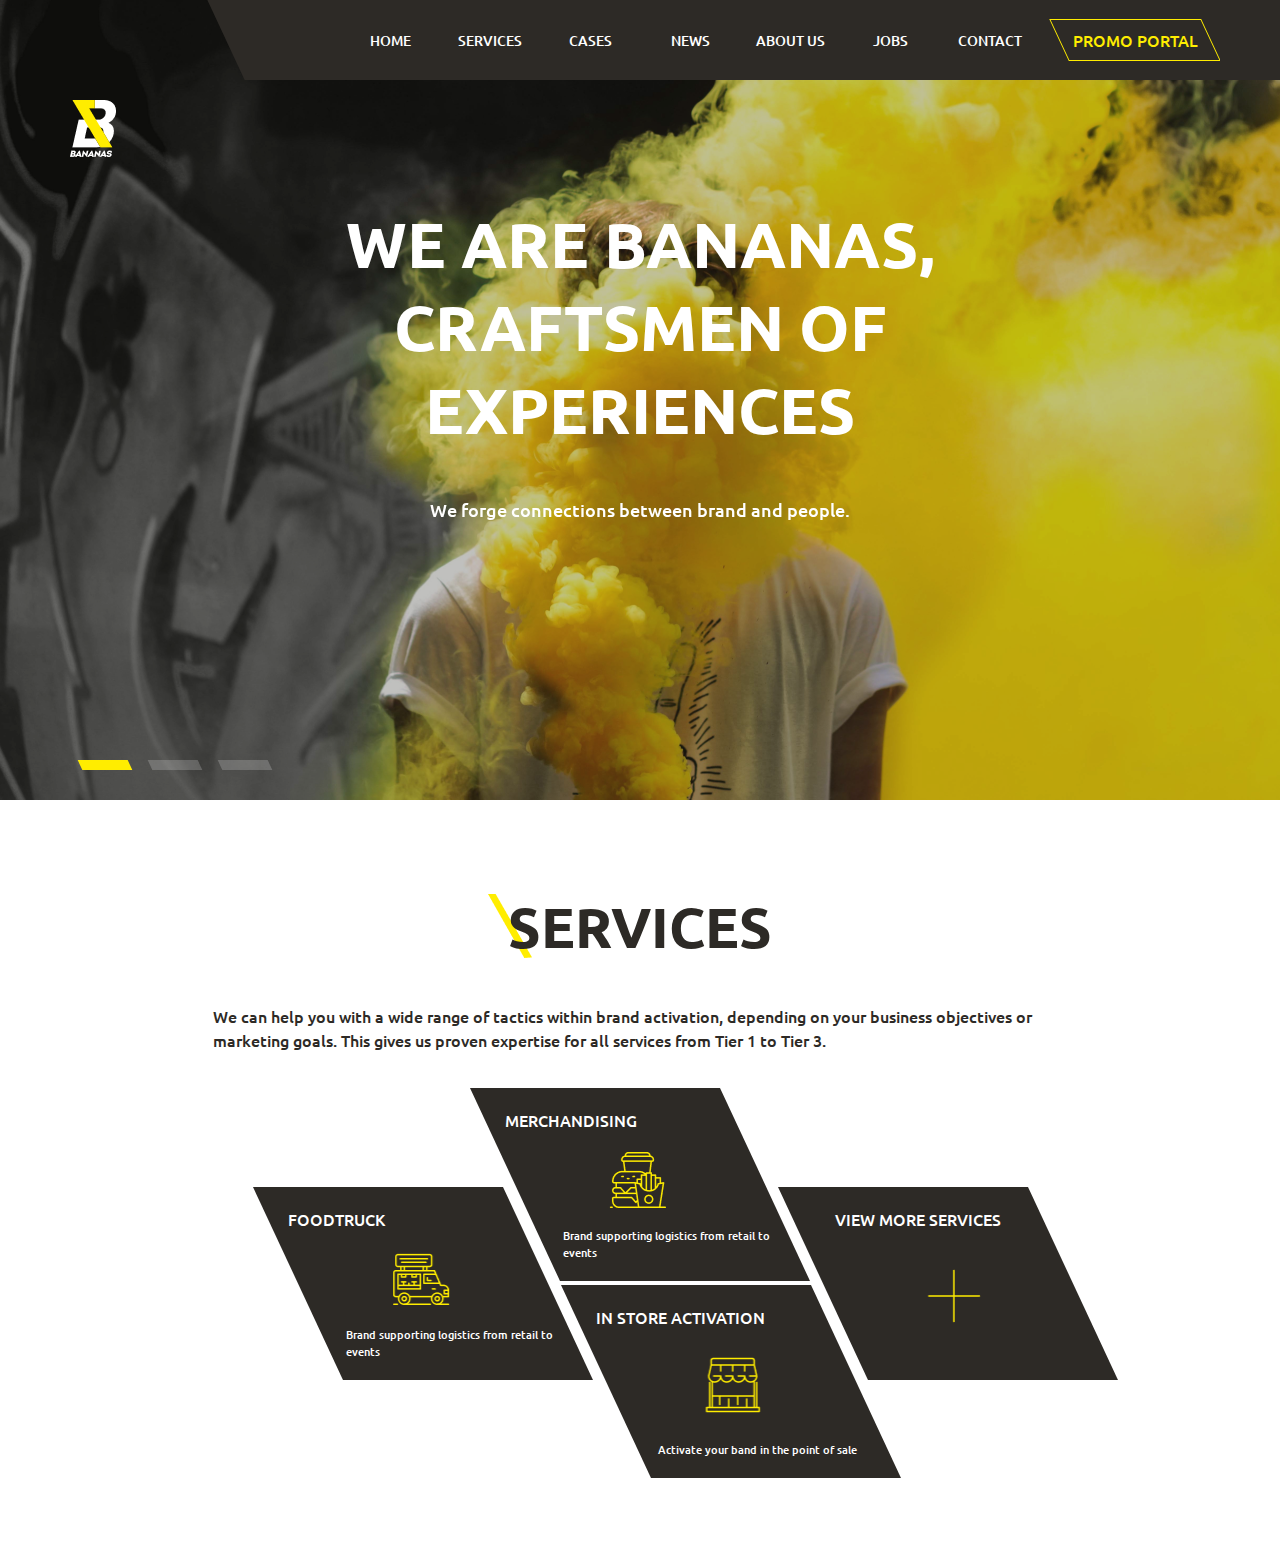
==== bananas/index.html @ 76912161 "Add files via upload" ====
<!DOCTYPE html><head><meta charset="utf-8"><meta name="viewport" content="width=device-width, initial-scale=1, shrink-to-fit=no"><title>Tonk Lending</title><link rel="stylesheet" type="text/css" href="css/libs.min.css"><link rel="stylesheet" type="text/css" href="css/main.css"></head><body><div class="header"><div class="header-top"><ul class="header-nav"><li class="header__link"><a href="#">home</a></li><li class="header__link"><a href="#">services</a></li><li class="header__link"><a href="#">cases</a></li><li class="header__link"><a href="#">news</a></li><li class="header__link"><a href="#">about us</a></li><li class="header__link"><a href="#">jobs</a></li><li class="header__link"><a href="#">contact</a></li><div class="header__btn"> <a href="#">promo portal</a></div></ul></div><div class="header__box"></div><div class="container"><div class="row"><div class="col-12 header-content"><div class="content-wrapper"><div class="header__title">we are bananas, craftsmen of experiences</div><div class="header__subtitle">We forge connections between brand and people.</div></div><div class="content-wrapper"><div class="header__title">we are bananas, craftsmen of experiences</div><div class="header__subtitle">We forge connections between brand and people.</div></div><div class="content-wrapper"><div class="header__title">we are bananas, craftsmen of experiences</div><div class="header__subtitle">We forge connections between brand and people.</div></div></div><div class="header-dots"></div><img class="logo" src="img/logo.png" alt=""></div></div></div><div class="services"><div class="container"><div class="row justify-content-center"><div class="title">services</div><div class="subtitle">We can help you with a wide range of tactics within brand activation, depending on your business objectives or marketing goals. This gives us proven expertise for all services from Tier 1 to Tier 3.</div><div class="col-lg-12 services-wrapper"><div class="services-box"><div class="services-content"><div class="services__title">merchandising</div><img class="services__logo" src="img/services/logo01.png" alt=""><div class="services__subtitle">Brand supporting logistics from retail to events</div></div><div class="services-content--hover"><div class="services__title">merchandising</div><img class="services__logo" src="img/services/logo01_hover.png" alt=""><div class="services__subtitle">Brand supporting logistics from retail to events</div></div></div><div class="services-box"><div class="services-content"><div class="services__title">Foodtruck</div><img class="services__logo" src="img/services/logo02.png" alt=""><div class="services__subtitle">Brand supporting logistics from retail to events</div></div><div class="services-content--hover"><div class="services__title">Foodtruck</div><img class="services__logo" src="img/services/logo02_hover.png" alt=""><div class="services__subtitle">Brand supporting logistics from retail to events</div></div></div><button class="services-box services-box--btn"><div class="services-content"><div class="services__title">view more services</div><img class="services__logo" src="img/services/logo04.png" alt=""><div class="services__subtitle"> </div></div><div class="services-content--hover"><div class="services__title">view more services</div><img class="services__logo" src="img/services/logo04_hover.png" alt=""><div class="services__subtitle"> </div></div></button><div class="services-box"><div class="services-content"><div class="services__title">in store activation</div><img class="services__logo" src="img/services/logo03.png" alt=""><div class="services__subtitle">Activate your band in the point of sale</div></div><div class="services-content--hover"><div class="services__title">in store activation</div><img class="services__logo" src="img/services/logo03_hover.png" alt=""><div class="services__subtitle">Activate your band in the point of sale</div></div></div></div><div class="col-lg-12 services-wrapper services-wrapper--sub"><div class="services-box"><div class="services-content"><div class="services__title">merchandising</div><img class="services__logo" src="img/services/logo01.png" alt=""><div class="services__subtitle">Brand supporting logistics from retail to events</div></div><div class="services-content--hover"><div class="services__title">merchandising</div><img class="services__logo" src="img/services/logo01_hover.png" alt=""><div class="services__subtitle">Brand supporting logistics from retail to events</div></div></div><div class="services-box"><div class="services-content"><div class="services__title">Foodtruck</div><img class="services__logo" src="img/services/logo02.png" alt=""><div class="services__subtitle">Brand supporting logistics from retail to events</div></div><div class="services-content--hover"><div class="services__title">Foodtruck</div><img class="services__logo" src="img/services/logo02_hover.png" alt=""><div class="services__subtitle">Brand supporting logistics from retail to events</div></div></div><div class="services-box"><div class="services-content"><div class="services__title">in store activation</div><img class="services__logo" src="img/services/logo03.png" alt=""><div class="services__subtitle">Activate your band in the point of sale</div></div><div class="services-content--hover"><div class="services__title">in store activation</div><img class="services__logo" src="img/services/logo03_hover.png" alt=""><div class="services__subtitle">Activate your band in the point of sale</div></div></div></div></div></div></div><script src="js/libs.min.js"></script><script src="js/common.js"></script></body>
---- bananas/css/main.css ----
@font-face {
  font-family: Ubuntu;
  font-weight: regular;
  src: url(../fonts/Ubuntu-Regular.ttf); }

@font-face {
  font-family: Ubuntu;
  font-weight: bold;
  src: url(../fonts/Ubuntu-Bold.ttf); }

@font-face {
  font-family: Avalon;
  src: url(../fonts/Avalon-Medium.ttf); }

@font-face {
  font-family: AxureHandwriting;
  font-style: Italic;
  src: url(../fonts/AxureHandwriting-Italic.ttf); }

.slick-dots {
  display: -webkit-box;
  display: -webkit-flex;
  display: -ms-flexbox;
  display: flex;
  -webkit-box-pack: start;
  -webkit-justify-content: flex-start;
      -ms-flex-pack: start;
          justify-content: flex-start;
  position: static; }

.slick-dots li {
  width: 50px;
  height: 10px;
  margin: 10px;
  -webkit-transform: skewX(25deg);
      -ms-transform: skewX(25deg);
          transform: skewX(25deg); }

.slick-dots li button {
  width: 100%;
  height: 100%;
  background-color: #ffffff;
  opacity: .2; }
  .slick-dots li button:before {
    content: ""; }

.slick-dots li button:hover, .slick-dots li button:focus {
  background-color: #FFED00;
  opacity: 1; }

.slick-dots li.slick-active button {
  background-color: #FFED00;
  opacity: 1; }

* {
  -webkit-transition: color .5s;
  -o-transition: color .5s;
  transition: color .5s;
  margin: 0;
  padding: 0; }

body {
  font-family: Ubuntu; }

h1, h2, h3, h4, h5, h6 {
  margin: 0;
  padding: 0; }

ol, ul {
  margin: 0;
  padding: 0; }

a:hover {
  text-decoration: none; }

.header {
  display: -webkit-box;
  display: -webkit-flex;
  display: -ms-flexbox;
  display: flex;
  -webkit-box-align: center;
  -webkit-align-items: center;
      -ms-flex-align: center;
          align-items: center;
  position: relative;
  min-height: 800px;
  background: #fff url("../img/header-bg.png") center no-repeat;
  -webkit-background-size: cover;
          background-size: cover; }
  .header-top {
    width: 80%;
    position: absolute;
    top: 0;
    right: 30px;
    padding-right: 20px;
    background-color: #2D2A26;
    -webkit-transform: skewX(25deg);
        -ms-transform: skewX(25deg);
            transform: skewX(25deg); }
  .header__box {
    position: absolute;
    width: 60px;
    height: 80px;
    background-color: #2D2A26;
    top: 0;
    right: 0px; }
  .header-nav {
    display: -webkit-box;
    display: -webkit-flex;
    display: -ms-flexbox;
    display: flex;
    height: 80px;
    -webkit-box-pack: end;
    -webkit-justify-content: flex-end;
        -ms-flex-pack: end;
            justify-content: flex-end;
    -webkit-box-align: center;
    -webkit-align-items: center;
        -ms-flex-align: center;
            align-items: center; }
  .header__title {
    font-size: 64px;
    font-weight: bold;
    color: #ffffff;
    text-align: center;
    width: 60%;
    line-height: 83px;
    text-transform: uppercase; }
  .header__subtitle {
    margin: 45px 0;
    font-size: 18px;
    color: #ffffff; }
  .header__btn {
    outline: 1px solid #FFED00;
    width: 150px;
    height: 50%;
    margin: 0 20px;
    -webkit-transition: background-color .5s;
    -o-transition: background-color .5s;
    transition: background-color .5s; }
    .header__btn:hover {
      background-color: #FFED00; }
      .header__btn:hover a {
        color: #2D2A26; }
    .header__btn a {
      display: -webkit-box;
      display: -webkit-flex;
      display: -ms-flexbox;
      display: flex;
      -webkit-box-align: center;
      -webkit-align-items: center;
          -ms-flex-align: center;
              align-items: center;
      -webkit-box-pack: center;
      -webkit-justify-content: center;
          -ms-flex-pack: center;
              justify-content: center;
      width: 100%;
      height: 100%;
      text-transform: uppercase;
      color: #FFED00;
      -webkit-transform: skewX(-25deg);
          -ms-transform: skewX(-25deg);
              transform: skewX(-25deg); }
      .header__btn a:hover {
        text-decoration: none; }
  .header__link {
    height: 100%;
    min-width: 100px;
    list-style-type: none;
    -webkit-transition: background-color .5s;
    -o-transition: background-color .5s;
    transition: background-color .5s; }
    .header__link:hover {
      background-color: #FFED00; }
    .header__link a {
      height: 100%;
      font-size: 14px;
      text-transform: uppercase;
      color: #ffffff;
      display: -webkit-box;
      display: -webkit-flex;
      display: -ms-flexbox;
      display: flex;
      -webkit-box-pack: center;
      -webkit-justify-content: center;
          -ms-flex-pack: center;
              justify-content: center;
      -webkit-box-align: center;
      -webkit-align-items: center;
          -ms-flex-align: center;
              align-items: center;
      -webkit-transform: skewX(-25deg);
          -ms-transform: skewX(-25deg);
              transform: skewX(-25deg); }
      .header__link a:hover {
        text-decoration: none;
        color: black; }
  .header-dots {
    position: absolute;
    bottom: 20px; }

.content-wrapper {
  display: -webkit-box !important;
  display: -webkit-flex !important;
  display: -ms-flexbox !important;
  display: flex !important;
  outline: none;
  -webkit-box-orient: vertical;
  -webkit-box-direction: normal;
  -webkit-flex-direction: column;
      -ms-flex-direction: column;
          flex-direction: column;
  -webkit-box-align: center;
  -webkit-align-items: center;
      -ms-flex-align: center;
          align-items: center;
  height: 100%;
  -webkit-box-pack: center;
  -webkit-justify-content: center;
      -ms-flex-pack: center;
          justify-content: center; }

.logo {
  position: absolute;
  top: 100px; }

.fixed {
  top: 10px;
  position: fixed !important; }

.title {
  color: #2D2A26;
  font-size: 56px;
  font-weight: bold;
  text-transform: uppercase;
  background: transparent url("../img/title.png") 0px center no-repeat;
  padding-left: 20px;
  padding-right: 20px; }

.subtitle {
  font-size: 16px;
  font-weight: normal;
  color: #2D2A26;
  width: 75%;
  margin: 36px 0; }

.services {
  padding: 84px 0; }
  .services-wrapper {
    position: relative;
    height: 390px; }
    .services-wrapper--sub {
      display: none;
      z-index: 999; }
    .services-wrapper--sub .services-box:nth-child(1) {
      top: 5px;
      left: 32%;
      right: 0;
      margin: auto; }
    .services-wrapper--sub .services-box:nth-child(2) {
      left: 28%;
      top: -98%;
      margin: auto; }
    .services-wrapper--sub .services-box:nth-child(3) {
      right: 4%;
      top: -98%;
      margin: auto; }
  .services-box {
    position: absolute;
    width: 250px;
    height: 193px;
    background: #2D2A26;
    -webkit-transform: skewX(25deg);
        -ms-transform: skewX(25deg);
            transform: skewX(25deg); }
    .services-box:nth-child(1) {
      top: 0;
      left: 0;
      right: 0;
      margin: auto; }
    .services-box:nth-child(2) {
      left: 20%;
      bottom: 0;
      top: 0;
      margin: auto; }
    .services-box:nth-child(3) {
      right: 12%;
      bottom: 0;
      top: 0;
      margin: auto; }
    .services-box:nth-child(4) {
      bottom: 0;
      left: 16%;
      right: 0;
      margin: auto; }
    .services-box--btn {
      outline: none;
      cursor: pointer;
      border: none; }
  .services-content, .services-content--hover {
    padding: 20px;
    display: -webkit-box;
    display: -webkit-flex;
    display: -ms-flexbox;
    display: flex;
    -webkit-box-orient: vertical;
    -webkit-box-direction: normal;
    -webkit-flex-direction: column;
        -ms-flex-direction: column;
            flex-direction: column;
    -webkit-box-pack: justify;
    -webkit-justify-content: space-between;
        -ms-flex-pack: justify;
            justify-content: space-between;
    height: 100%; }
  .services-content--hover {
    background-color: #FFED00;
    display: none; }
    .services-content--hover .services__title, .services-content--hover .services__subtitle {
      color: #2D2A26; }
  .services__title {
    -webkit-transform: skewX(-25deg);
        -ms-transform: skewX(-25deg);
            transform: skewX(-25deg);
    text-transform: uppercase;
    color: #ffffff;
    font-size: 16px; }
  .services__logo {
    -webkit-transform: skewX(-25deg);
        -ms-transform: skewX(-25deg);
            transform: skewX(-25deg);
    -webkit-align-self: center;
        -ms-flex-item-align: center;
            align-self: center; }
  .services__subtitle {
    -webkit-transform: skewX(-25deg);
        -ms-transform: skewX(-25deg);
            transform: skewX(-25deg);
    color: #ffffff;
    font-size: 11px; }
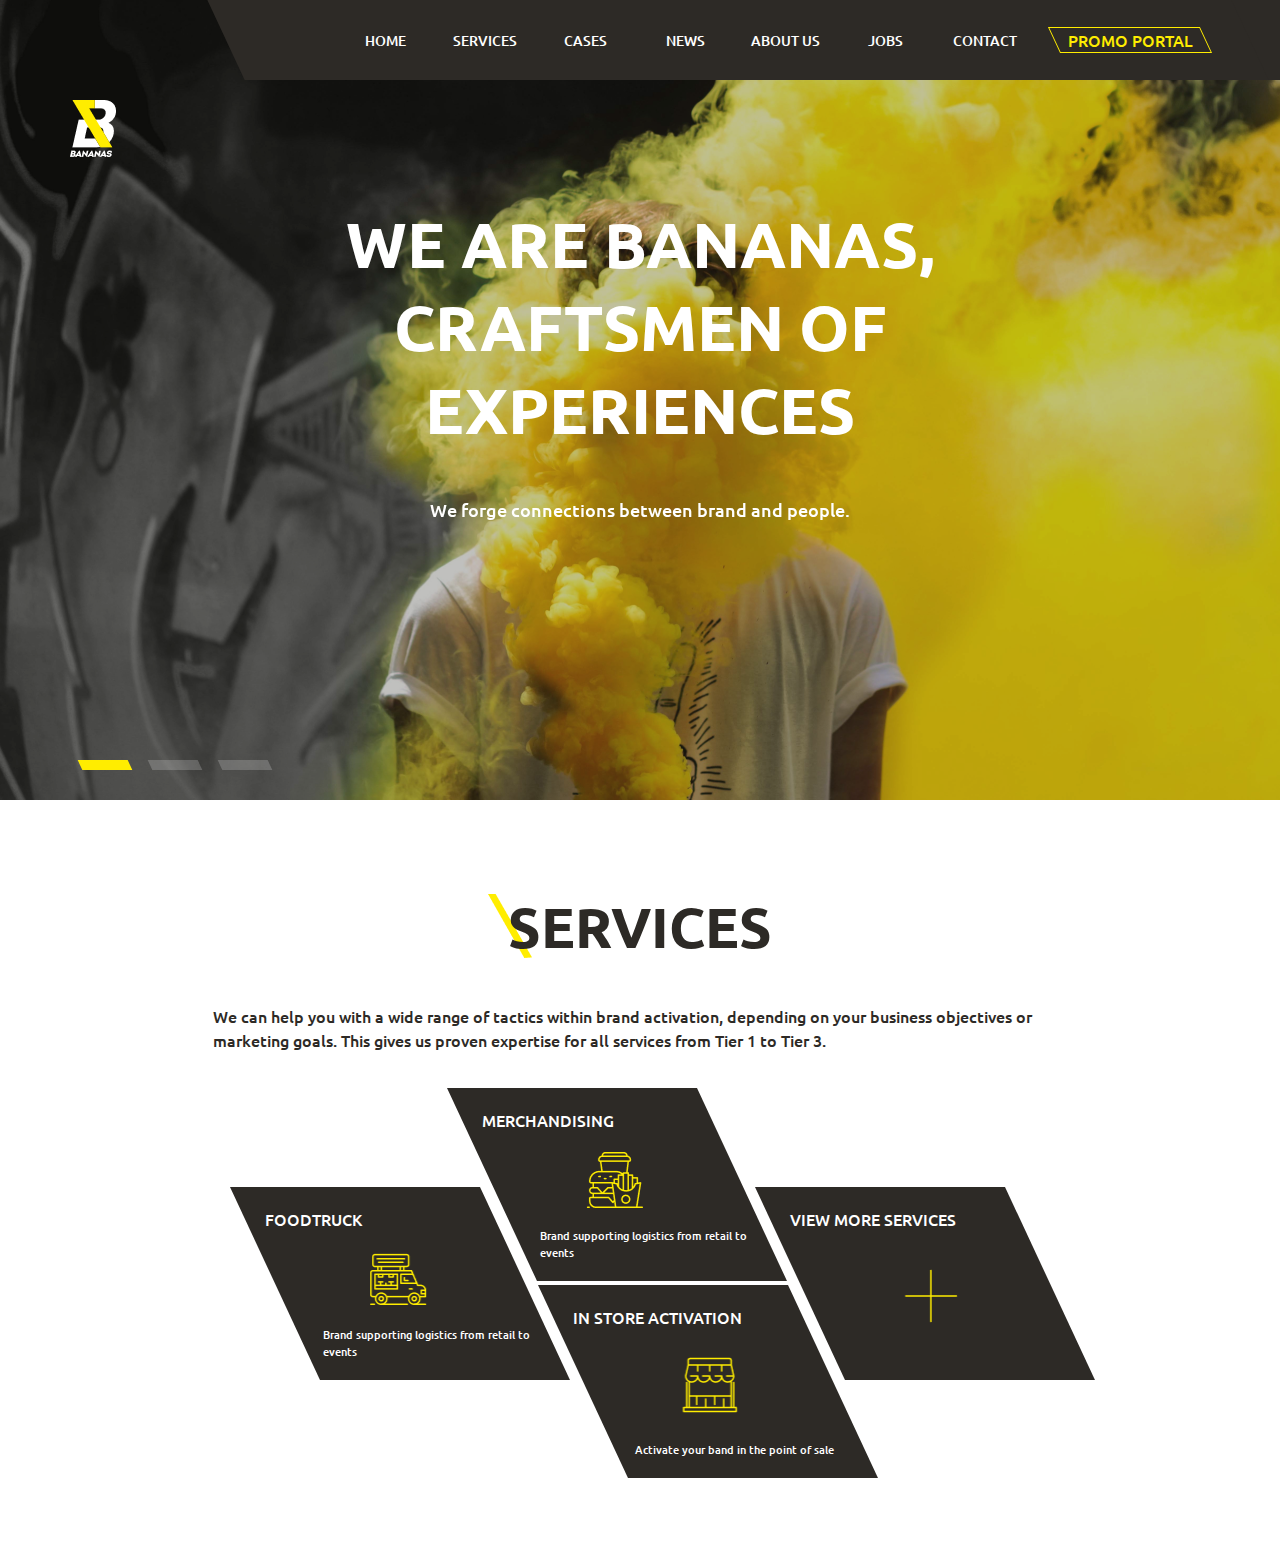
==== commit 45a93761: "Add files via upload" ====
--- a/bananas/index.html
+++ b/bananas/index.html
@@ -1 +1 @@
-<!DOCTYPE html><head><meta charset="utf-8"><meta name="viewport" content="width=device-width, initial-scale=1, shrink-to-fit=no"><title>Tonk Lending</title><link rel="stylesheet" type="text/css" href="css/libs.min.css"><link rel="stylesheet" type="text/css" href="css/main.css"></head><body><div class="header"><div class="header-top"><ul class="header-nav"><li class="header__link"><a href="#">home</a></li><li class="header__link"><a href="#">services</a></li><li class="header__link"><a href="#">cases</a></li><li class="header__link"><a href="#">news</a></li><li class="header__link"><a href="#">about us</a></li><li class="header__link"><a href="#">jobs</a></li><li class="header__link"><a href="#">contact</a></li><div class="header__btn"> <a href="#">promo portal</a></div></ul></div><div class="header__box"></div><div class="container"><div class="row"><div class="col-12 header-content"><div class="content-wrapper"><div class="header__title">we are bananas, craftsmen of experiences</div><div class="header__subtitle">We forge connections between brand and people.</div></div><div class="content-wrapper"><div class="header__title">we are bananas, craftsmen of experiences</div><div class="header__subtitle">We forge connections between brand and people.</div></div><div class="content-wrapper"><div class="header__title">we are bananas, craftsmen of experiences</div><div class="header__subtitle">We forge connections between brand and people.</div></div></div><div class="header-dots"></div><img class="logo" src="img/logo.png" alt=""></div></div></div><div class="services"><div class="container"><div class="row justify-content-center"><div class="title">services</div><div class="subtitle">We can help you with a wide range of tactics within brand activation, depending on your business objectives or marketing goals. This gives us proven expertise for all services from Tier 1 to Tier 3.</div><div class="col-lg-12 services-wrapper"><div class="services-box"><div class="services-content"><div class="services__title">merchandising</div><img class="services__logo" src="img/services/logo01.png" alt=""><div class="services__subtitle">Brand supporting logistics from retail to events</div></div><div class="services-content--hover"><div class="services__title">merchandising</div><img class="services__logo" src="img/services/logo01_hover.png" alt=""><div class="services__subtitle">Brand supporting logistics from retail to events</div></div></div><div class="services-box"><div class="services-content"><div class="services__title">Foodtruck</div><img class="services__logo" src="img/services/logo02.png" alt=""><div class="services__subtitle">Brand supporting logistics from retail to events</div></div><div class="services-content--hover"><div class="services__title">Foodtruck</div><img class="services__logo" src="img/services/logo02_hover.png" alt=""><div class="services__subtitle">Brand supporting logistics from retail to events</div></div></div><button class="services-box services-box--btn"><div class="services-content"><div class="services__title">view more services</div><img class="services__logo" src="img/services/logo04.png" alt=""><div class="services__subtitle"> </div></div><div class="services-content--hover"><div class="services__title">view more services</div><img class="services__logo" src="img/services/logo04_hover.png" alt=""><div class="services__subtitle"> </div></div></button><div class="services-box"><div class="services-content"><div class="services__title">in store activation</div><img class="services__logo" src="img/services/logo03.png" alt=""><div class="services__subtitle">Activate your band in the point of sale</div></div><div class="services-content--hover"><div class="services__title">in store activation</div><img class="services__logo" src="img/services/logo03_hover.png" alt=""><div class="services__subtitle">Activate your band in the point of sale</div></div></div></div><div class="col-lg-12 services-wrapper services-wrapper--sub"><div class="services-box"><div class="services-content"><div class="services__title">merchandising</div><img class="services__logo" src="img/services/logo01.png" alt=""><div class="services__subtitle">Brand supporting logistics from retail to events</div></div><div class="services-content--hover"><div class="services__title">merchandising</div><img class="services__logo" src="img/services/logo01_hover.png" alt=""><div class="services__subtitle">Brand supporting logistics from retail to events</div></div></div><div class="services-box"><div class="services-content"><div class="services__title">Foodtruck</div><img class="services__logo" src="img/services/logo02.png" alt=""><div class="services__subtitle">Brand supporting logistics from retail to events</div></div><div class="services-content--hover"><div class="services__title">Foodtruck</div><img class="services__logo" src="img/services/logo02_hover.png" alt=""><div class="services__subtitle">Brand supporting logistics from retail to events</div></div></div><div class="services-box"><div class="services-content"><div class="services__title">in store activation</div><img class="services__logo" src="img/services/logo03.png" alt=""><div class="services__subtitle">Activate your band in the point of sale</div></div><div class="services-content--hover"><div class="services__title">in store activation</div><img class="services__logo" src="img/services/logo03_hover.png" alt=""><div class="services__subtitle">Activate your band in the point of sale</div></div></div></div></div></div></div><script src="js/libs.min.js"></script><script src="js/common.js"></script></body>+<!DOCTYPE html><head><meta charset="utf-8"><meta name="viewport" content="width=device-width, initial-scale=1, shrink-to-fit=no"><title>Tonk Lending</title><link rel="stylesheet" type="text/css" href="css/libs.min.css"><link rel="stylesheet" type="text/css" href="css/main.css"></head><body><div class="header"><div class="header-top"><ul class="header-nav"><li class="header__link"><a href="#">home</a></li><li class="header__link"><a href="#">services</a></li><li class="header__link"><a href="#">cases</a></li><li class="header__link"><a href="#">news</a></li><li class="header__link"><a href="#">about us</a></li><li class="header__link"><a href="#">jobs</a></li><li class="header__link"><a href="#">contact</a></li><div class="header__btn"> <a href="#">promo portal</a></div></ul></div><div class="header__box"></div><div class="container"><div class="row"><div class="col-12 header-content"><div class="content-wrapper"><div class="header__title">we are bananas, craftsmen of experiences</div><div class="header__subtitle">We forge connections between brand and people.</div></div><div class="content-wrapper"><div class="header__title">we are bananas, craftsmen of experiences</div><div class="header__subtitle">We forge connections between brand and people.</div></div><div class="content-wrapper"><div class="header__title">we are bananas, craftsmen of experiences</div><div class="header__subtitle">We forge connections between brand and people.</div></div></div><div class="header-dots"></div><img class="logo" src="img/logo.png" alt=""></div></div></div><div class="services"><div class="container"><div class="row justify-content-center"><div class="title">services</div><div class="subtitle">We can help you with a wide range of tactics within brand activation, depending on your business objectives or marketing goals. This gives us proven expertise for all services from Tier 1 to Tier 3.</div><div class="col-lg-12 services-wrapper"><div class="services-box"><div class="services-content"><div class="services__title">merchandising</div><img class="services__logo" src="img/services/logo01.png" alt=""><div class="services__subtitle">Brand supporting logistics from retail to events</div></div><div class="services-content--hover"><div class="services__title">merchandising</div><img class="services__logo" src="img/services/logo01_hover.png" alt=""><div class="services__subtitle">Brand supporting logistics from retail to events</div></div></div><div class="services-box"><div class="services-content"><div class="services__title">Foodtruck</div><img class="services__logo" src="img/services/logo02.png" alt=""><div class="services__subtitle">Brand supporting logistics from retail to events</div></div><div class="services-content--hover"><div class="services__title">Foodtruck</div><img class="services__logo" src="img/services/logo02_hover.png" alt=""><div class="services__subtitle">Brand supporting logistics from retail to events</div></div></div><div class="services-box services-box--btn"><div class="services-content"><div class="services__title">view more services</div><img class="services__logo" src="img/services/logo04.png" alt=""><div class="services__subtitle"> </div></div><div class="services-content--hover"><div class="services__title">view more services</div><img class="services__logo" src="img/services/logo04_hover.png" alt=""><div class="services__subtitle"> </div></div></div><div class="services-box"><div class="services-content"><div class="services__title">in store activation</div><img class="services__logo" src="img/services/logo03.png" alt=""><div class="services__subtitle">Activate your band in the point of sale</div></div><div class="services-content--hover"><div class="services__title">in store activation</div><img class="services__logo" src="img/services/logo03_hover.png" alt=""><div class="services__subtitle">Activate your band in the point of sale</div></div></div></div><div class="col-lg-12 services-wrapper services-wrapper--sub"><div class="services-box"><div class="services-content"><div class="services__title">merchandising</div><img class="services__logo" src="img/services/logo01.png" alt=""><div class="services__subtitle">Brand supporting logistics from retail to events</div></div><div class="services-content--hover"><div class="services__title">merchandising</div><img class="services__logo" src="img/services/logo01_hover.png" alt=""><div class="services__subtitle">Brand supporting logistics from retail to events</div></div></div><div class="services-box"><div class="services-content"><div class="services__title">Foodtruck</div><img class="services__logo" src="img/services/logo02.png" alt=""><div class="services__subtitle">Brand supporting logistics from retail to events</div></div><div class="services-content--hover"><div class="services__title">Foodtruck</div><img class="services__logo" src="img/services/logo02_hover.png" alt=""><div class="services__subtitle">Brand supporting logistics from retail to events</div></div></div><div class="services-box"><div class="services-content"><div class="services__title">in store activation</div><img class="services__logo" src="img/services/logo03.png" alt=""><div class="services__subtitle">Activate your band in the point of sale</div></div><div class="services-content--hover"><div class="services__title">in store activation</div><img class="services__logo" src="img/services/logo03_hover.png" alt=""><div class="services__subtitle">Activate your band in the point of sale</div></div></div></div></div></div></div><script src="js/libs.min.js"></script><script src="js/common.js"></script></body>--- a/bananas/css/main.css
+++ b/bananas/css/main.css
@@ -27,6 +27,12 @@
       -ms-flex-pack: start;
           justify-content: flex-start;
   position: static; }
+  @media screen and (max-width: 768px) {
+    .slick-dots {
+      -webkit-box-pack: center;
+      -webkit-justify-content: center;
+          -ms-flex-pack: center;
+              justify-content: center; } }
 
 .slick-dots li {
   width: 50px;
@@ -91,12 +97,16 @@
     width: 80%;
     position: absolute;
     top: 0;
+    z-index: 999;
     right: 30px;
-    padding-right: 20px;
+    padding: 0 25px;
     background-color: #2D2A26;
     -webkit-transform: skewX(25deg);
         -ms-transform: skewX(25deg);
             transform: skewX(25deg); }
+    @media screen and (max-width: 1000px) {
+      .header-top {
+        width: 100%; } }
   .header__box {
     position: absolute;
     width: 60px;
@@ -109,7 +119,9 @@
     display: -webkit-flex;
     display: -ms-flexbox;
     display: flex;
-    height: 80px;
+    -webkit-flex-wrap: wrap;
+        -ms-flex-wrap: wrap;
+            flex-wrap: wrap;
     -webkit-box-pack: end;
     -webkit-justify-content: flex-end;
         -ms-flex-pack: end;
@@ -117,7 +129,8 @@
     -webkit-box-align: center;
     -webkit-align-items: center;
         -ms-flex-align: center;
-            align-items: center; }
+            align-items: center;
+    min-height: 80px; }
   .header__title {
     font-size: 64px;
     font-weight: bold;
@@ -126,10 +139,18 @@
     width: 60%;
     line-height: 83px;
     text-transform: uppercase; }
+    @media screen and (max-width: 768px) {
+      .header__title {
+        width: 100%;
+        font-size: 36px; } }
   .header__subtitle {
     margin: 45px 0;
     font-size: 18px;
     color: #ffffff; }
+    @media screen and (max-width: 768px) {
+      .header__subtitle {
+        text-align: center;
+        font-size: 14px; } }
   .header__btn {
     outline: 1px solid #FFED00;
     width: 150px;
@@ -137,7 +158,8 @@
     margin: 0 20px;
     -webkit-transition: background-color .5s;
     -o-transition: background-color .5s;
-    transition: background-color .5s; }
+    transition: background-color .5s;
+    text-align: center; }
     .header__btn:hover {
       background-color: #FFED00; }
       .header__btn:hover a {
@@ -165,7 +187,8 @@
       .header__btn a:hover {
         text-decoration: none; }
   .header__link {
-    height: 100%;
+    min-height: 80px;
+    height: 80px;
     min-width: 100px;
     list-style-type: none;
     -webkit-transition: background-color .5s;
@@ -196,9 +219,28 @@
       .header__link a:hover {
         text-decoration: none;
         color: black; }
+    @media screen and (max-width: 991px) {
+      .header__link {
+        min-width: 70px; }
+        .header__link a {
+          font-size: 11px; } }
+    @media (min-width: 1000px) and (max-width: 1175px) {
+      .header__link {
+        min-height: 10px;
+        height: 100%; } }
+    @media screen and (max-width: 730px) {
+      .header__link {
+        min-height: 10px;
+        height: 100%; } }
   .header-dots {
     position: absolute;
     bottom: 20px; }
+    @media screen and (max-width: 768px) {
+      .header-dots {
+        left: 0;
+        right: 0;
+        bottom: 20px;
+        margin: auto; } }
 
 .content-wrapper {
   display: -webkit-box !important;
@@ -249,23 +291,48 @@
   padding: 84px 0; }
   .services-wrapper {
     position: relative;
-    height: 390px; }
+    min-height: 390px; }
+    .services-wrapper--sub .services-box:nth-child(1) {
+      top: 5px;
+      left: 28%;
+      right: 0; }
+    .services-wrapper--sub .services-box:nth-child(2) {
+      left: 26%;
+      top: -98%; }
+    .services-wrapper--sub .services-box:nth-child(3) {
+      left: 4%;
+      top: 4%; }
+    @media screen and (max-width: 1199px) {
+      .services-wrapper--sub .services-box:nth-child(1) {
+        left: 34%;
+        right: 0; }
+      .services-wrapper--sub .services-box:nth-child(2) {
+        left: 22%;
+        top: -98%; }
+      .services-wrapper--sub .services-box:nth-child(3) {
+        left: -4%;
+        top: 4%; } }
+    @media screen and (max-width: 991px) {
+      .services-wrapper {
+        display: -webkit-box;
+        display: -webkit-flex;
+        display: -ms-flexbox;
+        display: flex;
+        -webkit-flex-wrap: wrap;
+            -ms-flex-wrap: wrap;
+                flex-wrap: wrap; } }
     .services-wrapper--sub {
       display: none;
       z-index: 999; }
-    .services-wrapper--sub .services-box:nth-child(1) {
-      top: 5px;
-      left: 32%;
-      right: 0;
-      margin: auto; }
-    .services-wrapper--sub .services-box:nth-child(2) {
-      left: 28%;
-      top: -98%;
-      margin: auto; }
-    .services-wrapper--sub .services-box:nth-child(3) {
-      right: 4%;
-      top: -98%;
-      margin: auto; }
+      @media screen and (max-width: 991px) {
+        .services-wrapper--sub {
+          display: -webkit-box;
+          display: -webkit-flex;
+          display: -ms-flexbox;
+          display: flex;
+          -webkit-flex-wrap: wrap;
+              -ms-flex-wrap: wrap;
+                  flex-wrap: wrap; } }
   .services-box {
     position: absolute;
     width: 250px;
@@ -273,27 +340,53 @@
     background: #2D2A26;
     -webkit-transform: skewX(25deg);
         -ms-transform: skewX(25deg);
-            transform: skewX(25deg); }
+            transform: skewX(25deg);
+    margin: auto;
+    -webkit-transition: all .5s;
+    -o-transition: all .5s;
+    transition: all .5s; }
     .services-box:nth-child(1) {
       top: 0;
-      left: 0;
-      right: 0;
-      margin: auto; }
+      left: -4%;
+      right: 0; }
     .services-box:nth-child(2) {
-      left: 20%;
+      left: 18%;
       bottom: 0;
-      top: 0;
-      margin: auto; }
+      top: 0; }
     .services-box:nth-child(3) {
-      right: 12%;
+      right: 14%;
       bottom: 0;
-      top: 0;
-      margin: auto; }
+      top: 0; }
     .services-box:nth-child(4) {
       bottom: 0;
-      left: 16%;
-      right: 0;
-      margin: auto; }
+      left: 12%;
+      right: 0; }
+    @media screen and (max-width: 1199px) {
+      .services-box:nth-child(1) {
+        top: 0;
+        left: -4%;
+        right: 0; }
+      .services-box:nth-child(2) {
+        left: 12%;
+        bottom: 0;
+        top: 0; }
+      .services-box:nth-child(3) {
+        right: 7%;
+        bottom: 0;
+        top: 0; }
+      .services-box:nth-child(4) {
+        bottom: 0;
+        left: 15%;
+        right: 0; } }
+    @media screen and (max-width: 991px) {
+      .services-box {
+        position: static;
+        margin: 10px auto; } }
+    @media screen and (max-width: 605px) {
+      .services-box {
+        -webkit-transform: skewX(0deg);
+            -ms-transform: skewX(0deg);
+                transform: skewX(0deg); } }
     .services-box--btn {
       outline: none;
       cursor: pointer;
@@ -326,6 +419,11 @@
     text-transform: uppercase;
     color: #ffffff;
     font-size: 16px; }
+    @media screen and (max-width: 605px) {
+      .services__title {
+        -webkit-transform: skewX(0deg);
+            -ms-transform: skewX(0deg);
+                transform: skewX(0deg); } }
   .services__logo {
     -webkit-transform: skewX(-25deg);
         -ms-transform: skewX(-25deg);
@@ -333,9 +431,19 @@
     -webkit-align-self: center;
         -ms-flex-item-align: center;
             align-self: center; }
+    @media screen and (max-width: 605px) {
+      .services__logo {
+        -webkit-transform: skewX(0deg);
+            -ms-transform: skewX(0deg);
+                transform: skewX(0deg); } }
   .services__subtitle {
     -webkit-transform: skewX(-25deg);
         -ms-transform: skewX(-25deg);
             transform: skewX(-25deg);
     color: #ffffff;
     font-size: 11px; }
+    @media screen and (max-width: 605px) {
+      .services__subtitle {
+        -webkit-transform: skewX(0deg);
+            -ms-transform: skewX(0deg);
+                transform: skewX(0deg); } }
